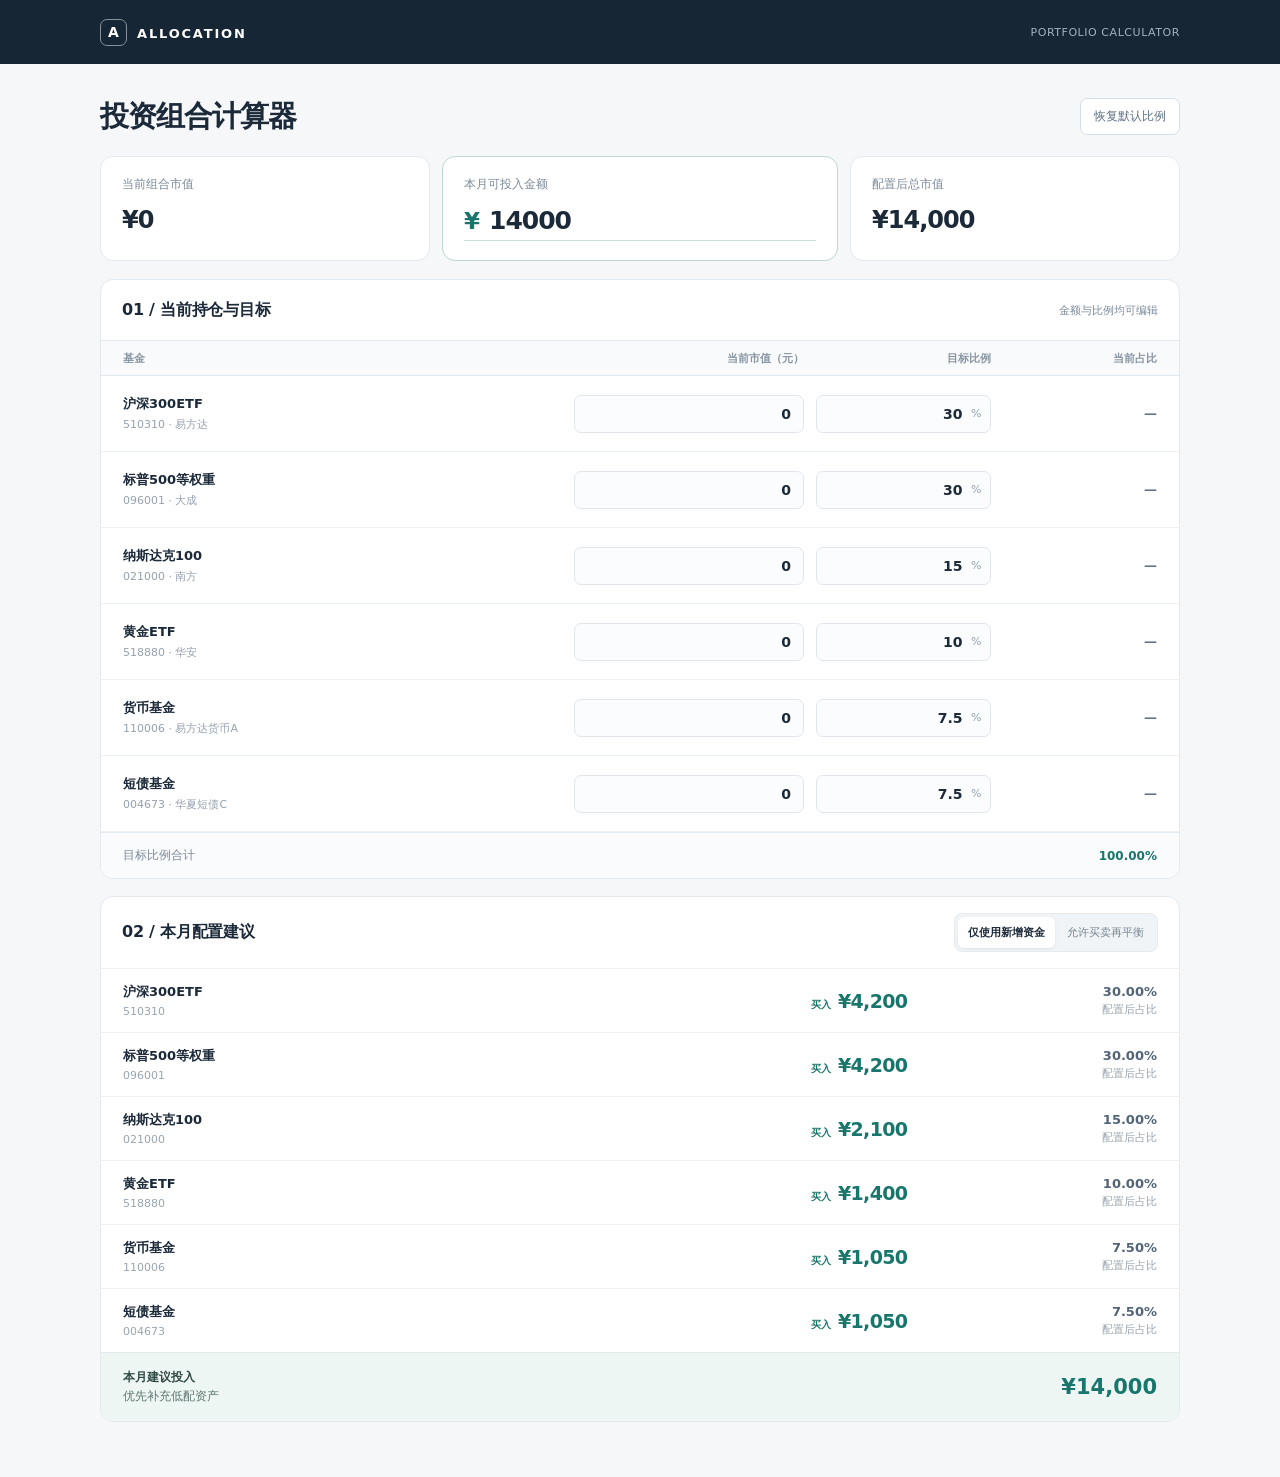
==== allocation/index.html @ 879863d7 "Add standalone six-asset allocation calculator" ====
<!DOCTYPE html>
<html lang="zh-CN">
<head>
<meta charset="utf-8">
<meta name="viewport" content="width=device-width, initial-scale=1, viewport-fit=cover">
<meta name="theme-color" content="#162635">
<meta name="description" content="六类资产投资组合配置与再平衡计算器">
<title>Allocation｜投资组合计算器</title>
<style>
:root{--bg:#f5f7f9;--paper:#fff;--ink:#1b2939;--muted:#7b8999;--edge:#e4e9ee;--teal:#19766c;--tealsoft:#eef6f4;--red:#aa554d;--header:#162635;--r:13px}
*{box-sizing:border-box}html{-webkit-text-size-adjust:100%}body{margin:0;background:var(--bg);color:var(--ink);font-family:system-ui,-apple-system,BlinkMacSystemFont,"PingFang SC","Microsoft YaHei",sans-serif;font-size:14px;-webkit-font-smoothing:antialiased}input,button{font:inherit;color:inherit}button{cursor:pointer}input{font-variant-numeric:tabular-nums}input[type=number]{appearance:textfield;-moz-appearance:textfield}input::-webkit-inner-spin-button,input::-webkit-outer-spin-button{appearance:none;-webkit-appearance:none;margin:0}
header{background:var(--header);height:64px;color:#fff;display:flex;align-items:center}header>div{width:min(1080px,calc(100% - 40px));margin:auto;display:flex;align-items:center;justify-content:space-between}.brand{font-size:13px;font-weight:800;letter-spacing:.14em}.brand b{display:inline-flex;margin-right:10px;align-items:center;justify-content:center;width:27px;height:27px;border-radius:7px;border:1px solid #84919b;font-size:14px;letter-spacing:0}.topnote{font-size:11px;letter-spacing:.05em;color:#a5b0bc}
main{width:min(1080px,calc(100% - 40px));margin:34px auto 55px}.intro{display:flex;align-items:center;justify-content:space-between;margin-bottom:21px;gap:12px}h1{font-size:29px;line-height:1.2;margin:0;font-weight:750;letter-spacing:-.035em}.tiny-action{font-size:12px;border:1px solid #d7dfe6;background:#fff;color:#607183;padding:9px 13px;border-radius:7px}.tiny-action:hover{background:#f3f6f8}
.summary{display:grid;grid-template-columns:1fr 1.2fr 1fr;gap:12px;margin-bottom:18px}.tile{background:#fff;border:1px solid var(--edge);border-radius:var(--r);padding:19px 21px;min-width:0}.tile.focus{border-color:#bcd8d0}.tile-label{font-size:12px;color:var(--muted);margin-bottom:12px;font-weight:550}.tile-value{font-size:24px;line-height:1.3;font-weight:760;letter-spacing:-.04em;overflow-wrap:anywhere;font-variant-numeric:tabular-nums}.budget-wrap{display:flex;align-items:center;border-bottom:1px solid #c9dfd9;padding-bottom:4px}.budget-wrap span{font-size:23px;color:var(--teal);font-weight:700;margin-right:7px}.budget-wrap input{width:100%;min-width:0;background:transparent;border:0;outline:0;font-size:25px;font-weight:760;letter-spacing:-.04em;color:var(--ink)}.budget-wrap:focus-within{border-color:var(--teal)}
.panel{border-radius:var(--r);background:var(--paper);border:1px solid var(--edge);overflow:hidden;margin-bottom:17px}.panel-head{min-height:60px;display:flex;align-items:center;justify-content:space-between;gap:10px;padding:16px 21px}.panel-head h2{font-size:16px;font-weight:740;letter-spacing:-.015em;margin:0}.panel-note{font-size:11px;color:var(--muted)}
.headrow,.asset-row{display:grid;grid-template-columns:minmax(205px,2fr) minmax(140px,1.05fr) minmax(115px,.8fr) minmax(95px,.7fr);gap:12px;align-items:center;padding:0 22px}.headrow{height:36px;background:#f9fafb;border-block:1px solid var(--edge);font-size:11px;color:#8794a2;font-weight:600}.headrow span:not(:first-child){text-align:right}.asset-row{min-height:76px;border-bottom:1px solid #eef1f4}.asset-row:last-child{border-bottom:0}.asset-identity .actual{display:none}.asset-title{font-weight:680;font-size:13px;line-height:1.45}.asset-code{margin-top:4px;font-size:11px;color:#95a1ae}.control{display:flex;align-items:center;justify-content:flex-end;position:relative;min-width:0}.control input{height:38px;width:100%;border:1px solid #e0e6ec;border-radius:7px;outline:0;background:#fbfcfd;text-align:right;padding:0 12px;font-size:14px;font-weight:650}.control input:focus{background:#fff;border-color:#84b7ad;box-shadow:0 0 0 3px #e9f4f1}.control.target input{padding-right:28px}.suffix{position:absolute;right:10px;font-size:11px;color:#93a0ad;pointer-events:none}.actual{font-size:13px;font-weight:650;text-align:right;color:#617183;font-variant-numeric:tabular-nums}.foot{display:flex;justify-content:space-between;align-items:center;border-top:1px solid var(--edge);background:#fafbfc;padding:14px 22px;font-size:12px;color:var(--muted)}#target-sum{font-weight:750;color:var(--teal)}#target-sum.invalid{color:var(--red)}
.mode{display:flex;gap:2px;padding:3px;background:#f1f4f6;border:1px solid #e7eaed;border-radius:8px;white-space:nowrap}.mode button{border:0;background:transparent;font-size:11px;color:#738392;border-radius:6px;padding:8px 10px}.mode button.selected{background:#fff;color:var(--ink);font-weight:720;box-shadow:0 1px 3px #263e5415}
.output-row{display:grid;grid-template-columns:minmax(150px,1.6fr) minmax(120px,1fr) minmax(100px,.8fr);gap:12px;align-items:center;min-height:64px;border-top:1px solid #eef1f4;padding:10px 22px}.output-name{font-weight:640;font-size:13px}.output-code{font-size:11px;color:#98a5b1;margin-top:4px}.order{text-align:right;font-size:19px;font-weight:760;letter-spacing:-.035em;font-variant-numeric:tabular-nums}.order small{font-size:10px;font-weight:650;letter-spacing:0;margin-right:7px}.order.buy{color:var(--teal)}.order.sell{color:var(--red)}.order.hold{color:#8c99a6}.projected{text-align:right;color:#526478;font-size:13px;font-weight:650;font-variant-numeric:tabular-nums}.projected small{font-size:11px;color:#98a3ae;display:block;font-weight:500;margin-top:3px}.result-foot{display:flex;align-items:center;justify-content:space-between;padding:16px 22px;border-top:1px solid var(--edge);background:var(--tealsoft)}.result-foot .left{font-size:12px;color:#5d756f}.result-foot .left b{display:block;font-size:12px;color:#2f4944;margin-bottom:2px}.result-foot .big{color:var(--teal);font-weight:760;font-size:21px;white-space:nowrap;font-variant-numeric:tabular-nums}.error{padding:16px 22px;color:var(--red);font-weight:600;background:#fff4f2;border-top:1px solid #efcfcb;display:none}
@media(max-width:750px){header{height:55px}header>div,main{width:calc(100% - 28px)}main{margin:24px auto 42px}h1{font-size:24px}.intro{margin-bottom:17px}.summary{grid-template-columns:1fr 1fr;gap:9px}.summary .focus{grid-column:1/-1;grid-row:1}.tile{padding:15px;border-radius:11px}.tile-value{font-size:21px}.budget-wrap input{font-size:24px}.tile-label{font-size:11px;margin-bottom:9px}.panel-head{padding:15px}.panel-head h2{font-size:15px}.panel-note{display:none}.headrow{display:none}.asset-row{display:grid;grid-template-columns:minmax(0,1fr) minmax(0,1fr);gap:10px 12px;padding:14px 15px;min-height:114px}.asset-identity{grid-column:1/-1;display:flex;justify-content:space-between;align-items:center;gap:12px}.asset-identity .actual{display:block;font-size:12px}.desktop-actual{display:none}.control:before{position:absolute;left:0;top:-13px;font-size:10px;color:#92a0ad}.control.amount:before{content:'当前市值（元）'}.control.target:before{content:'目标占比（%）'}.control{margin-top:13px}.control input{height:38px}.foot{padding:13px 15px}.panel-head.mode-head{align-items:flex-start}.mode button{font-size:10px;padding:8px 7px}.output-row{padding:10px 15px;grid-template-columns:minmax(0,1.4fr) minmax(0,1.1fr) minmax(58px,.6fr);gap:6px}.output-name{font-size:12px}.order{font-size:16px}.order small{font-size:10px;margin-right:3px}.projected{font-size:12px}.projected small{font-size:10px}.result-foot{padding:15px}.result-foot .big{font-size:18px}}
@media(max-width:360px){.panel-head.mode-head{display:block}.mode{margin-top:10px;width:max-content}.output-row{grid-template-columns:minmax(0,1fr) minmax(0,1fr);gap:3px}.projected{grid-column:2;font-size:11px}.projected small{display:none}}
</style>
</head>
<body>
<header><div><div class="brand"><b>A</b>ALLOCATION</div><div class="topnote">PORTFOLIO CALCULATOR</div></div></header>
<main>
<div class="intro"><h1>投资组合计算器</h1><button id="reset" class="tiny-action" type="button">恢复默认比例</button></div>
<div class="summary">
 <div class="tile"><div class="tile-label">当前组合市值</div><div id="current-total" class="tile-value">¥0</div></div>
 <div class="tile focus"><div class="tile-label">本月可投入金额</div><div class="budget-wrap"><span>¥</span><input type="number" id="budget" min="0" step="100" value="14000" inputmode="decimal" aria-label="本月可投入金额"></div></div>
 <div class="tile"><div class="tile-label">配置后总市值</div><div id="future-total" class="tile-value">¥14,000</div></div>
</div>
<section class="panel" aria-labelledby="asset-heading">
 <div class="panel-head"><h2 id="asset-heading">01 / 当前持仓与目标</h2><span class="panel-note">金额与比例均可编辑</span></div>
 <div class="headrow"><span>基金</span><span>当前市值（元）</span><span>目标比例</span><span>当前占比</span></div>
 <div class="asset-row" data-id="cn"><div class="asset-identity"><div><div class="asset-title">沪深300ETF</div><div class="asset-code">510310 · 易方达</div></div><div class="actual" data-actual="cn">—</div></div><div class="control amount"><input data-amount="cn" type="number" min="0" step="0.01" value="0" inputmode="decimal" aria-label="沪深300ETF当前市值"></div><div class="control target"><input data-target="cn" type="number" min="0" max="100" step="0.5" value="30" inputmode="decimal" aria-label="沪深300目标占比"><span class="suffix">%</span></div><div class="actual desktop-actual" data-actual-desktop="cn">—</div></div>
 <div class="asset-row" data-id="sp"><div class="asset-identity"><div><div class="asset-title">标普500等权重</div><div class="asset-code">096001 · 大成</div></div><div class="actual" data-actual="sp">—</div></div><div class="control amount"><input data-amount="sp" type="number" min="0" step="0.01" value="0" inputmode="decimal" aria-label="标普500等权重当前市值"></div><div class="control target"><input data-target="sp" type="number" min="0" max="100" step="0.5" value="30" inputmode="decimal" aria-label="标普500等权重目标占比"><span class="suffix">%</span></div><div class="actual desktop-actual" data-actual-desktop="sp">—</div></div>
 <div class="asset-row" data-id="nd"><div class="asset-identity"><div><div class="asset-title">纳斯达克100</div><div class="asset-code">021000 · 南方</div></div><div class="actual" data-actual="nd">—</div></div><div class="control amount"><input data-amount="nd" type="number" min="0" step="0.01" value="0" inputmode="decimal" aria-label="纳斯达克100当前市值"></div><div class="control target"><input data-target="nd" type="number" min="0" max="100" step="0.5" value="15" inputmode="decimal" aria-label="纳斯达克100目标占比"><span class="suffix">%</span></div><div class="actual desktop-actual" data-actual-desktop="nd">—</div></div>
 <div class="asset-row" data-id="au"><div class="asset-identity"><div><div class="asset-title">黄金ETF</div><div class="asset-code">518880 · 华安</div></div><div class="actual" data-actual="au">—</div></div><div class="control amount"><input data-amount="au" type="number" min="0" step="0.01" value="0" inputmode="decimal" aria-label="黄金ETF当前市值"></div><div class="control target"><input data-target="au" type="number" min="0" max="100" step="0.5" value="10" inputmode="decimal" aria-label="黄金ETF目标占比"><span class="suffix">%</span></div><div class="actual desktop-actual" data-actual-desktop="au">—</div></div>
 <div class="asset-row" data-id="mm"><div class="asset-identity"><div><div class="asset-title">货币基金</div><div class="asset-code">110006 · 易方达货币A</div></div><div class="actual" data-actual="mm">—</div></div><div class="control amount"><input data-amount="mm" type="number" min="0" step="0.01" value="0" inputmode="decimal" aria-label="货币基金当前市值"></div><div class="control target"><input data-target="mm" type="number" min="0" max="100" step="0.5" value="7.5" inputmode="decimal" aria-label="货币基金目标占比"><span class="suffix">%</span></div><div class="actual desktop-actual" data-actual-desktop="mm">—</div></div>
 <div class="asset-row" data-id="bd"><div class="asset-identity"><div><div class="asset-title">短债基金</div><div class="asset-code">004673 · 华夏短债C</div></div><div class="actual" data-actual="bd">—</div></div><div class="control amount"><input data-amount="bd" type="number" min="0" step="0.01" value="0" inputmode="decimal" aria-label="短债基金当前市值"></div><div class="control target"><input data-target="bd" type="number" min="0" max="100" step="0.5" value="7.5" inputmode="decimal" aria-label="短债基金目标占比"><span class="suffix">%</span></div><div class="actual desktop-actual" data-actual-desktop="bd">—</div></div>
 <div class="foot"><span>目标比例合计</span><strong id="target-sum">100%</strong></div>
</section>
<section class="panel" aria-labelledby="output-heading">
 <div class="panel-head mode-head"><h2 id="output-heading">02 / 本月配置建议</h2><div class="mode" role="group" aria-label="再平衡模式"><button id="mode-add" class="selected" type="button" aria-pressed="true">仅使用新增资金</button><button id="mode-all" type="button" aria-pressed="false">允许买卖再平衡</button></div></div>
 <div id="orders">
  <div class="output-row" data-output="cn"><div><div class="output-name">沪深300ETF</div><div class="output-code">510310</div></div><div class="order buy">—</div><div class="projected">—</div></div>
  <div class="output-row" data-output="sp"><div><div class="output-name">标普500等权重</div><div class="output-code">096001</div></div><div class="order buy">—</div><div class="projected">—</div></div>
  <div class="output-row" data-output="nd"><div><div class="output-name">纳斯达克100</div><div class="output-code">021000</div></div><div class="order buy">—</div><div class="projected">—</div></div>
  <div class="output-row" data-output="au"><div><div class="output-name">黄金ETF</div><div class="output-code">518880</div></div><div class="order buy">—</div><div class="projected">—</div></div>
  <div class="output-row" data-output="mm"><div><div class="output-name">货币基金</div><div class="output-code">110006</div></div><div class="order buy">—</div><div class="projected">—</div></div>
  <div class="output-row" data-output="bd"><div><div class="output-name">短债基金</div><div class="output-code">004673</div></div><div class="order buy">—</div><div class="projected">—</div></div>
 </div>
 <div id="error" class="error" role="alert"></div>
 <div class="result-foot"><div class="left"><b id="result-label">建议投入合计</b><span id="result-detail">按目标缺口分配</span></div><strong id="result-amount" class="big">¥14,000</strong></div>
</section>
</main>
<script>
(function(){'use strict';
const ids=['cn','sp','nd','au','mm','bd'];const orig=[30,30,15,10,7.5,7.5];const key='allocation-six-v1';const $=s=>document.querySelector(s);const all=s=>Array.from(document.querySelectorAll(s));const money=n=>'¥'+new Intl.NumberFormat('zh-CN',{minimumFractionDigits:0,maximumFractionDigits:2}).format(Math.abs(n));const pct=n=>(Math.round(n*100)/100).toFixed(2)+'%';let mode='add';
try{const s=JSON.parse(localStorage.getItem(key)||'null');if(s){if(s.budget!==undefined)$('#budget').value=s.budget;if(s.mode==='all')mode='all';ids.forEach((id,i)=>{const a=$('[data-amount="'+id+'"]'),t=$('[data-target="'+id+'"]');if(s.a&&s.a[id]!==undefined)a.value=s.a[id];if(s.t&&s.t[id]!==undefined)t.value=s.t[id];});}}catch(e){}
function val(node){let n=Number(node.value);return Number.isFinite(n)&&n>=0?n:NaN;}
function allocateCents(cents,weights){const z=weights.reduce((a,b)=>a+b,0);if(cents<=0||z<=0)return weights.map(()=>0);const raw=weights.map(w=>cents*w/z);const part=raw.map(Math.floor);let remains=cents-part.reduce((a,b)=>a+b,0);const order=raw.map((v,i)=>({i,fr:v-part[i]})).sort((a,b)=>b.fr-a.fr||a.i-b.i);for(let k=0;k<remains;k++)part[order[k%order.length].i]++;return part;}
function save(){try{localStorage.setItem(key,JSON.stringify({mode,budget:$('#budget').value,a:Object.fromEntries(ids.map(id=>[id,$('[data-amount="'+id+'"]').value])),t:Object.fromEntries(ids.map(id=>[id,$('[data-target="'+id+'"]').value]))}))}catch(e){}}
function choose(next){mode=next;$('#mode-add').classList.toggle('selected',mode==='add');$('#mode-all').classList.toggle('selected',mode==='all');$('#mode-add').setAttribute('aria-pressed',String(mode==='add'));$('#mode-all').setAttribute('aria-pressed',String(mode==='all'));render()}
function render(){
const amt=ids.map(id=>val($('[data-amount="'+id+'"]'))),target=ids.map(id=>val($('[data-target="'+id+'"]'))),budget=val($('#budget'));const validNum=amt.every(Number.isFinite)&&target.every(Number.isFinite)&&Number.isFinite(budget);const cur=amt.reduce((a,b)=>a+b,0);const next=cur+budget;const sum=target.reduce((a,b)=>a+b,0);
$('#current-total').textContent=Number.isFinite(cur)?money(cur):'—';$('#future-total').textContent=Number.isFinite(next)?money(next):'—';$('#target-sum').textContent=Number.isFinite(sum)?pct(sum):'—';$('#target-sum').classList.toggle('invalid',Math.abs(sum-100)>0.0001);
ids.forEach((id,i)=>{const curText=cur>0?pct(amt[i]/cur*100):'—';$('[data-actual="'+id+'"]').textContent=curText;$('[data-actual-desktop="'+id+'"]').textContent=curText;});
const err= !validNum?'金额和比例必须是有效的非负数字':Math.abs(sum-100)>0.0001?'目标比例合计必须等于 100%':' ';
$('#error').style.display=err.trim()?'block':'none';$('#error').textContent=err.trim();
if(err.trim()){ids.forEach(id=>{const r=$('[data-output="'+id+'"]');r.querySelector('.order').textContent='—';r.querySelector('.projected').textContent='—';});$('#result-amount').textContent='—';$('#result-detail').textContent='请调整输入';save();return;}
const totalCents=Math.round(next*100), budgetCents=Math.round(budget*100), currCents=amt.map(v=>Math.round(v*100));let diffs=[];
if(mode==='all'){
 const goals=allocateCents(totalCents,target);diffs=goals.map((g,i)=>g-currCents[i]);
}else{
 const needs=target.map((t,i)=>Math.max(0,totalCents*t/100-currCents[i]));diffs=allocateCents(budgetCents,needs);
}
let bought=0,sold=0;ids.forEach((id,i)=>{const d=diffs[i];if(d>0)bought+=d;else sold-=d;const r=$('[data-output="'+id+'"]'),action=r.querySelector('.order');action.className='order '+(d>0?'buy':d<0?'sell':'hold');action.innerHTML=d>0?'<small>买入</small>'+money(d/100):d<0?'<small>卖出</small>'+money(d/100):'<small>保持</small>¥0';let after=currCents[i]+d;const p=next>0?(after/100/next*100):0;r.querySelector('.projected').innerHTML=pct(p)+'<small>配置后占比</small>';});
if(mode==='all'){$('#result-label').textContent='买入 / 卖出';$('#result-amount').textContent=money(bought/100)+' / '+money(sold/100);$('#result-detail').textContent='净新增 '+money((bought-sold)/100)}else{$('#result-label').textContent='本月建议投入';$('#result-amount').textContent=money(bought/100);$('#result-detail').textContent='优先补充低配资产'}save();}
all('[data-amount],[data-target],#budget').forEach(el=>el.addEventListener('input',render));$('#mode-add').addEventListener('click',()=>choose('add'));$('#mode-all').addEventListener('click',()=>choose('all'));$('#reset').addEventListener('click',()=>{ids.forEach((id,i)=>{$('[data-target="'+id+'"]').value=orig[i]});render()});choose(mode);
})();
</script>
</body>
</html>
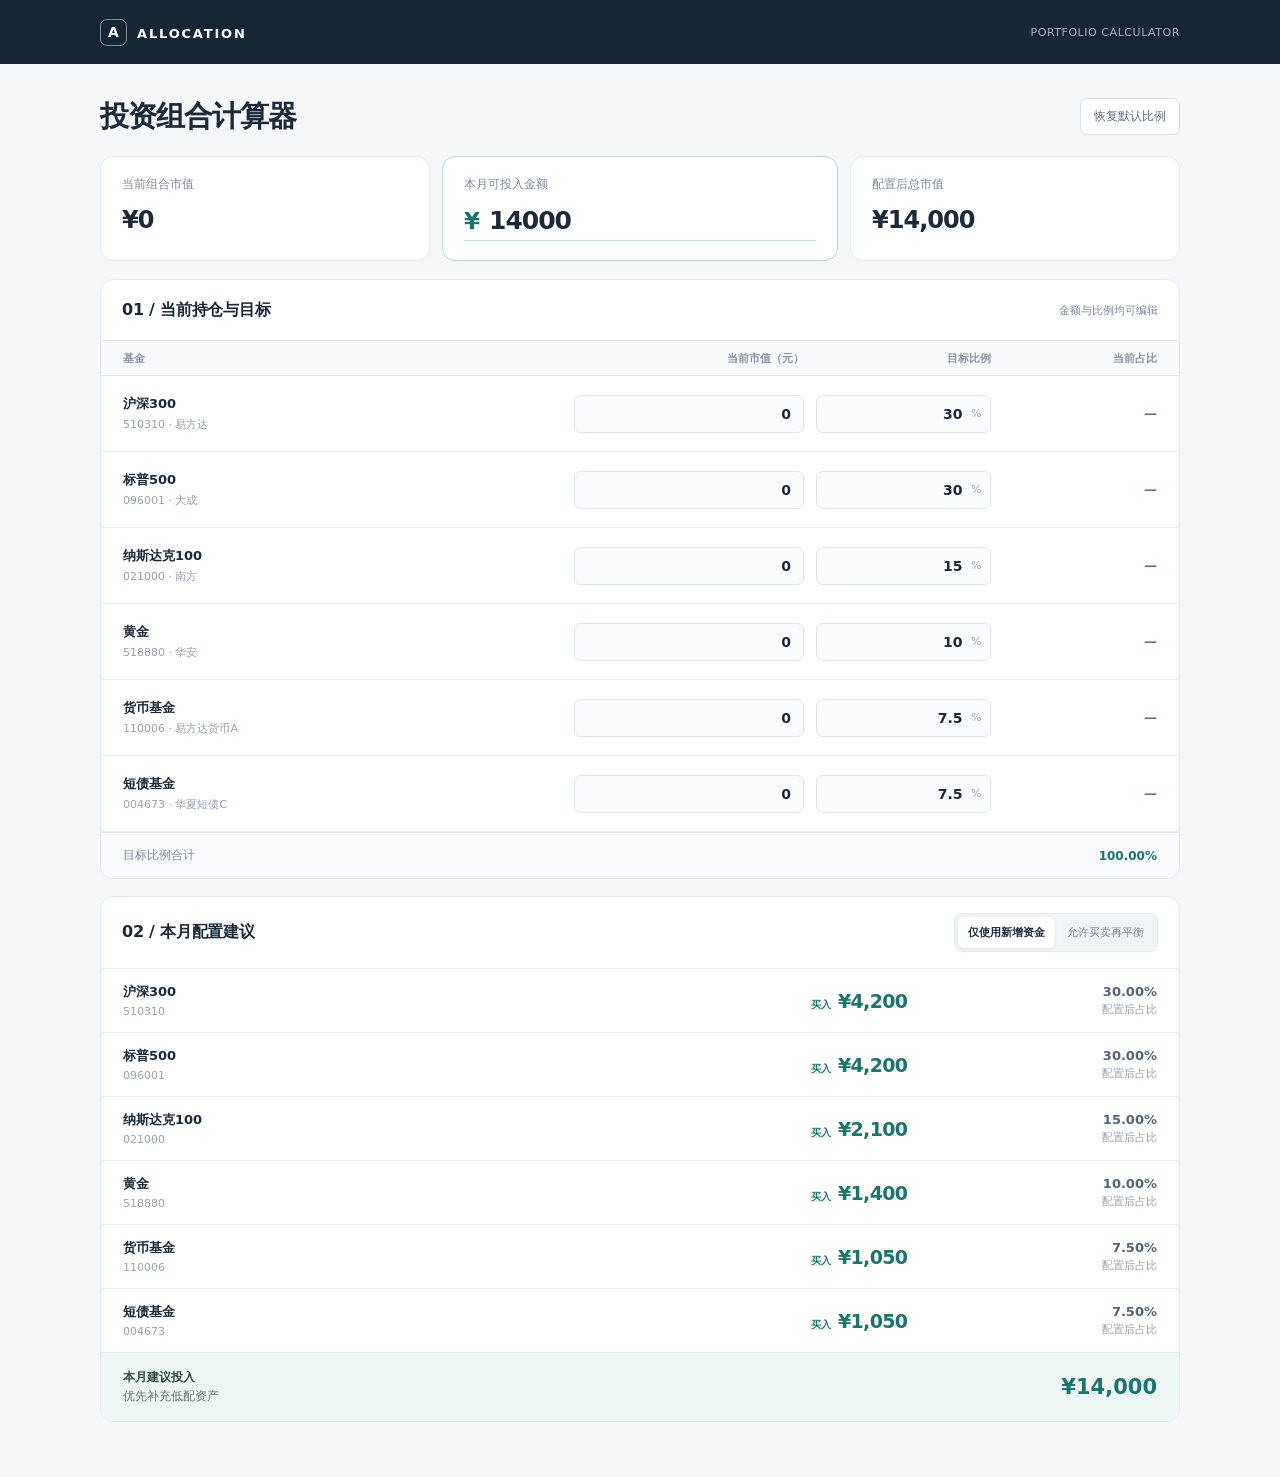
==== commit 4555ae04: "Update asset rows and output rows in index.html" ====
--- a/allocation/index.html
+++ b/allocation/index.html
@@ -32,10 +32,10 @@
 <section class="panel" aria-labelledby="asset-heading">
  <div class="panel-head"><h2 id="asset-heading">01 / 当前持仓与目标</h2><span class="panel-note">金额与比例均可编辑</span></div>
  <div class="headrow"><span>基金</span><span>当前市值（元）</span><span>目标比例</span><span>当前占比</span></div>
- <div class="asset-row" data-id="cn"><div class="asset-identity"><div><div class="asset-title">沪深300ETF</div><div class="asset-code">510310 · 易方达</div></div><div class="actual" data-actual="cn">—</div></div><div class="control amount"><input data-amount="cn" type="number" min="0" step="0.01" value="0" inputmode="decimal" aria-label="沪深300ETF当前市值"></div><div class="control target"><input data-target="cn" type="number" min="0" max="100" step="0.5" value="30" inputmode="decimal" aria-label="沪深300目标占比"><span class="suffix">%</span></div><div class="actual desktop-actual" data-actual-desktop="cn">—</div></div>
- <div class="asset-row" data-id="sp"><div class="asset-identity"><div><div class="asset-title">标普500等权重</div><div class="asset-code">096001 · 大成</div></div><div class="actual" data-actual="sp">—</div></div><div class="control amount"><input data-amount="sp" type="number" min="0" step="0.01" value="0" inputmode="decimal" aria-label="标普500等权重当前市值"></div><div class="control target"><input data-target="sp" type="number" min="0" max="100" step="0.5" value="30" inputmode="decimal" aria-label="标普500等权重目标占比"><span class="suffix">%</span></div><div class="actual desktop-actual" data-actual-desktop="sp">—</div></div>
+ <div class="asset-row" data-id="cn"><div class="asset-identity"><div><div class="asset-title">沪深300</div><div class="asset-code">510310 · 易方达</div></div><div class="actual" data-actual="cn">—</div></div><div class="control amount"><input data-amount="cn" type="number" min="0" step="0.01" value="0" inputmode="decimal" aria-label="沪深300ETF当前市值"></div><div class="control target"><input data-target="cn" type="number" min="0" max="100" step="0.5" value="30" inputmode="decimal" aria-label="沪深300目标占比"><span class="suffix">%</span></div><div class="actual desktop-actual" data-actual-desktop="cn">—</div></div>
+ <div class="asset-row" data-id="sp"><div class="asset-identity"><div><div class="asset-title">标普500</div><div class="asset-code">096001 · 大成</div></div><div class="actual" data-actual="sp">—</div></div><div class="control amount"><input data-amount="sp" type="number" min="0" step="0.01" value="0" inputmode="decimal" aria-label="标普500等权重当前市值"></div><div class="control target"><input data-target="sp" type="number" min="0" max="100" step="0.5" value="30" inputmode="decimal" aria-label="标普500等权重目标占比"><span class="suffix">%</span></div><div class="actual desktop-actual" data-actual-desktop="sp">—</div></div>
  <div class="asset-row" data-id="nd"><div class="asset-identity"><div><div class="asset-title">纳斯达克100</div><div class="asset-code">021000 · 南方</div></div><div class="actual" data-actual="nd">—</div></div><div class="control amount"><input data-amount="nd" type="number" min="0" step="0.01" value="0" inputmode="decimal" aria-label="纳斯达克100当前市值"></div><div class="control target"><input data-target="nd" type="number" min="0" max="100" step="0.5" value="15" inputmode="decimal" aria-label="纳斯达克100目标占比"><span class="suffix">%</span></div><div class="actual desktop-actual" data-actual-desktop="nd">—</div></div>
- <div class="asset-row" data-id="au"><div class="asset-identity"><div><div class="asset-title">黄金ETF</div><div class="asset-code">518880 · 华安</div></div><div class="actual" data-actual="au">—</div></div><div class="control amount"><input data-amount="au" type="number" min="0" step="0.01" value="0" inputmode="decimal" aria-label="黄金ETF当前市值"></div><div class="control target"><input data-target="au" type="number" min="0" max="100" step="0.5" value="10" inputmode="decimal" aria-label="黄金ETF目标占比"><span class="suffix">%</span></div><div class="actual desktop-actual" data-actual-desktop="au">—</div></div>
+ <div class="asset-row" data-id="au"><div class="asset-identity"><div><div class="asset-title">黄金</div><div class="asset-code">518880 · 华安</div></div><div class="actual" data-actual="au">—</div></div><div class="control amount"><input data-amount="au" type="number" min="0" step="0.01" value="0" inputmode="decimal" aria-label="黄金ETF当前市值"></div><div class="control target"><input data-target="au" type="number" min="0" max="100" step="0.5" value="10" inputmode="decimal" aria-label="黄金ETF目标占比"><span class="suffix">%</span></div><div class="actual desktop-actual" data-actual-desktop="au">—</div></div>
  <div class="asset-row" data-id="mm"><div class="asset-identity"><div><div class="asset-title">货币基金</div><div class="asset-code">110006 · 易方达货币A</div></div><div class="actual" data-actual="mm">—</div></div><div class="control amount"><input data-amount="mm" type="number" min="0" step="0.01" value="0" inputmode="decimal" aria-label="货币基金当前市值"></div><div class="control target"><input data-target="mm" type="number" min="0" max="100" step="0.5" value="7.5" inputmode="decimal" aria-label="货币基金目标占比"><span class="suffix">%</span></div><div class="actual desktop-actual" data-actual-desktop="mm">—</div></div>
  <div class="asset-row" data-id="bd"><div class="asset-identity"><div><div class="asset-title">短债基金</div><div class="asset-code">004673 · 华夏短债C</div></div><div class="actual" data-actual="bd">—</div></div><div class="control amount"><input data-amount="bd" type="number" min="0" step="0.01" value="0" inputmode="decimal" aria-label="短债基金当前市值"></div><div class="control target"><input data-target="bd" type="number" min="0" max="100" step="0.5" value="7.5" inputmode="decimal" aria-label="短债基金目标占比"><span class="suffix">%</span></div><div class="actual desktop-actual" data-actual-desktop="bd">—</div></div>
  <div class="foot"><span>目标比例合计</span><strong id="target-sum">100%</strong></div>
@@ -43,10 +43,10 @@
 <section class="panel" aria-labelledby="output-heading">
  <div class="panel-head mode-head"><h2 id="output-heading">02 / 本月配置建议</h2><div class="mode" role="group" aria-label="再平衡模式"><button id="mode-add" class="selected" type="button" aria-pressed="true">仅使用新增资金</button><button id="mode-all" type="button" aria-pressed="false">允许买卖再平衡</button></div></div>
  <div id="orders">
-  <div class="output-row" data-output="cn"><div><div class="output-name">沪深300ETF</div><div class="output-code">510310</div></div><div class="order buy">—</div><div class="projected">—</div></div>
-  <div class="output-row" data-output="sp"><div><div class="output-name">标普500等权重</div><div class="output-code">096001</div></div><div class="order buy">—</div><div class="projected">—</div></div>
+  <div class="output-row" data-output="cn"><div><div class="output-name">沪深300</div><div class="output-code">510310</div></div><div class="order buy">—</div><div class="projected">—</div></div>
+  <div class="output-row" data-output="sp"><div><div class="output-name">标普500</div><div class="output-code">096001</div></div><div class="order buy">—</div><div class="projected">—</div></div>
   <div class="output-row" data-output="nd"><div><div class="output-name">纳斯达克100</div><div class="output-code">021000</div></div><div class="order buy">—</div><div class="projected">—</div></div>
-  <div class="output-row" data-output="au"><div><div class="output-name">黄金ETF</div><div class="output-code">518880</div></div><div class="order buy">—</div><div class="projected">—</div></div>
+  <div class="output-row" data-output="au"><div><div class="output-name">黄金</div><div class="output-code">518880</div></div><div class="order buy">—</div><div class="projected">—</div></div>
   <div class="output-row" data-output="mm"><div><div class="output-name">货币基金</div><div class="output-code">110006</div></div><div class="order buy">—</div><div class="projected">—</div></div>
   <div class="output-row" data-output="bd"><div><div class="output-name">短债基金</div><div class="output-code">004673</div></div><div class="order buy">—</div><div class="projected">—</div></div>
  </div>
@@ -81,4 +81,4 @@
 })();
 </script>
 </body>
-</html>+</html>
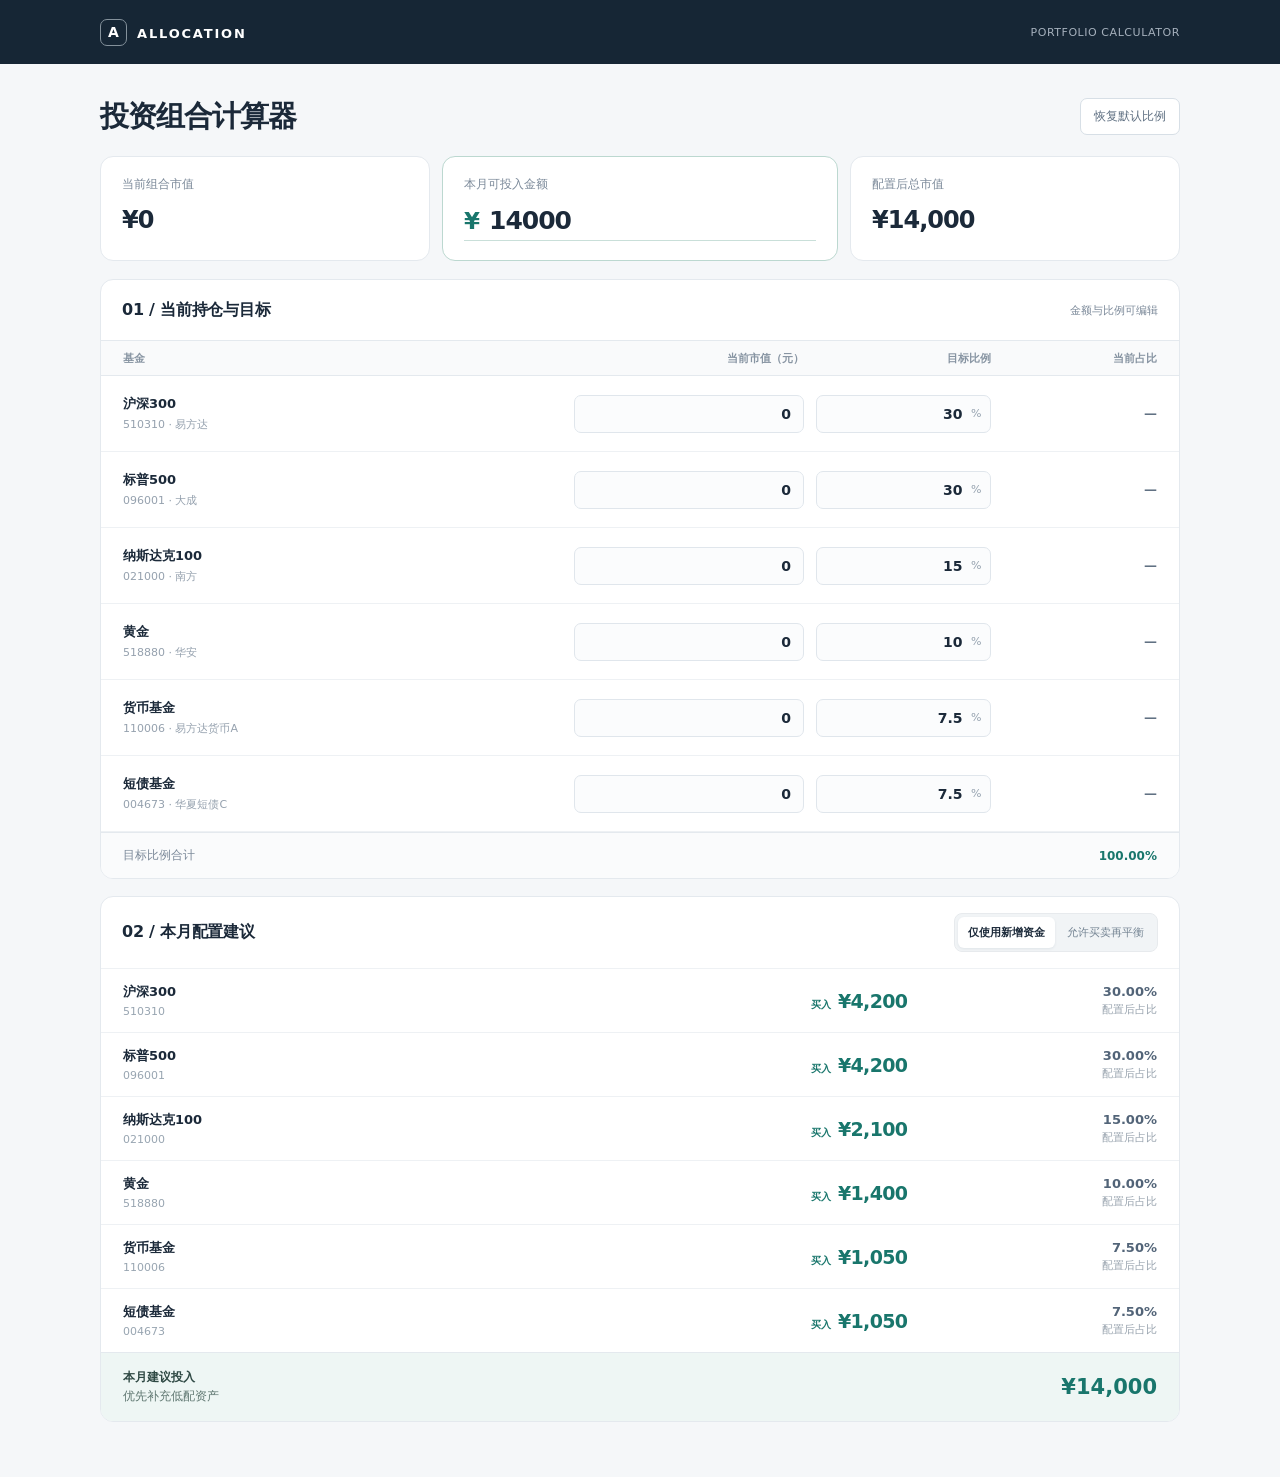
==== commit b96ccf0d: "Update index.html" ====
--- a/allocation/index.html
+++ b/allocation/index.html
@@ -30,7 +30,7 @@
  <div class="tile"><div class="tile-label">配置后总市值</div><div id="future-total" class="tile-value">¥14,000</div></div>
 </div>
 <section class="panel" aria-labelledby="asset-heading">
- <div class="panel-head"><h2 id="asset-heading">01 / 当前持仓与目标</h2><span class="panel-note">金额与比例均可编辑</span></div>
+ <div class="panel-head"><h2 id="asset-heading">01 / 当前持仓与目标</h2><span class="panel-note">金额与比例可编辑</span></div>
  <div class="headrow"><span>基金</span><span>当前市值（元）</span><span>目标比例</span><span>当前占比</span></div>
  <div class="asset-row" data-id="cn"><div class="asset-identity"><div><div class="asset-title">沪深300</div><div class="asset-code">510310 · 易方达</div></div><div class="actual" data-actual="cn">—</div></div><div class="control amount"><input data-amount="cn" type="number" min="0" step="0.01" value="0" inputmode="decimal" aria-label="沪深300ETF当前市值"></div><div class="control target"><input data-target="cn" type="number" min="0" max="100" step="0.5" value="30" inputmode="decimal" aria-label="沪深300目标占比"><span class="suffix">%</span></div><div class="actual desktop-actual" data-actual-desktop="cn">—</div></div>
  <div class="asset-row" data-id="sp"><div class="asset-identity"><div><div class="asset-title">标普500</div><div class="asset-code">096001 · 大成</div></div><div class="actual" data-actual="sp">—</div></div><div class="control amount"><input data-amount="sp" type="number" min="0" step="0.01" value="0" inputmode="decimal" aria-label="标普500等权重当前市值"></div><div class="control target"><input data-target="sp" type="number" min="0" max="100" step="0.5" value="30" inputmode="decimal" aria-label="标普500等权重目标占比"><span class="suffix">%</span></div><div class="actual desktop-actual" data-actual-desktop="sp">—</div></div>
